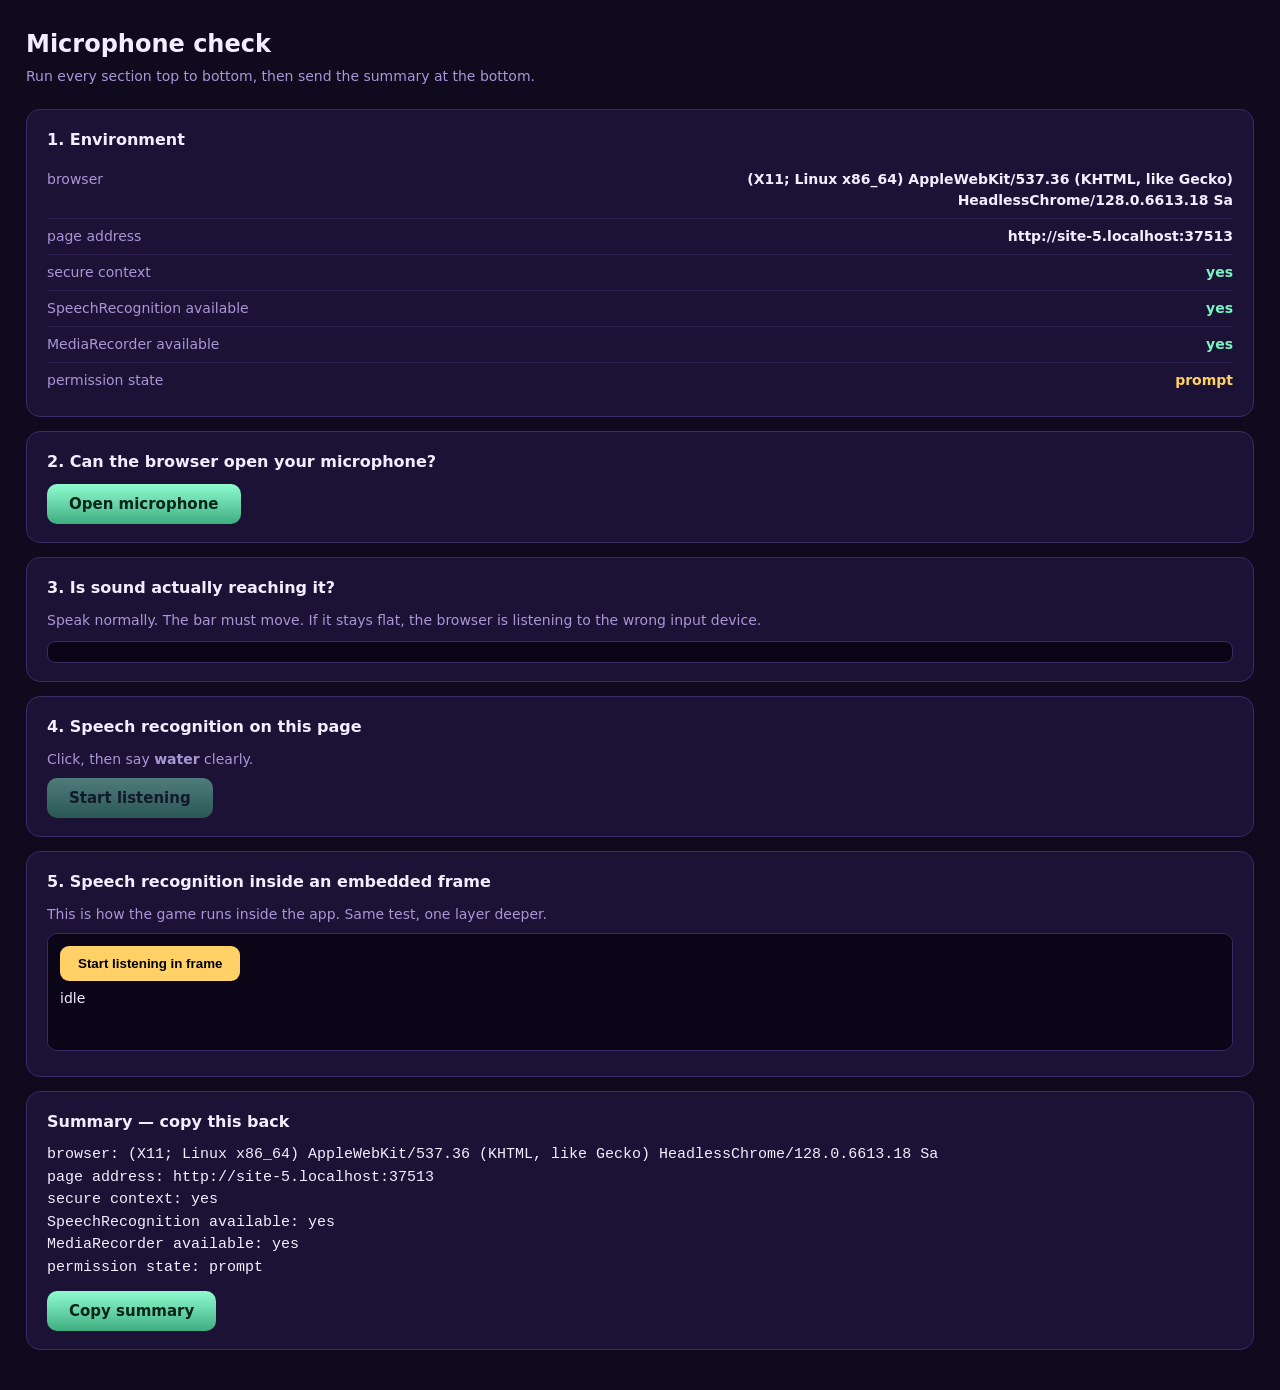
==== mic-check.html @ 07355874 "Light theme, mic device handling, and mid-session drill insertion Theme: every surface colour is now" ====
<!DOCTYPE html>
<html lang="en">
<head>
<meta charset="UTF-8">
<meta name="viewport" content="width=device-width, initial-scale=1">
<title>Microphone check — Antoch Session Trainer</title>
<style>
  :root{ --bg:#0f0a1e; --panel:#1b1235; --line:#3a2a66; --text:#f3eeff; --muted:#a996d6;
         --ok:#7cf5c4; --bad:#ff5d73; --warn:#ffd166; }
  *{box-sizing:border-box}
  body{margin:0;background:var(--bg);color:var(--text);font-family:'Segoe UI',system-ui,sans-serif;
       padding:26px;line-height:1.5}
  h1{font-size:24px;margin:0 0 4px}
  p.sub{color:var(--muted);margin:0 0 22px;font-size:14px}
  .card{background:var(--panel);border:1px solid var(--line);border-radius:14px;padding:18px 20px;margin-bottom:14px}
  h2{font-size:16px;margin:0 0 10px}
  .row{display:flex;gap:10px;align-items:center;flex-wrap:wrap}
  button{background:linear-gradient(180deg,#8ffcd0,#3fae7f);border:none;color:#06251a;font-weight:700;
         font-size:15px;padding:11px 22px;border-radius:10px;cursor:pointer;font-family:inherit}
  button:disabled{opacity:.45;cursor:not-allowed}
  .line{display:flex;gap:10px;padding:7px 0;border-bottom:1px solid rgba(124,92,200,.18);font-size:14px}
  .line:last-child{border-bottom:none}
  .line .k{flex:1;color:var(--muted)}
  .line .v{font-weight:600;text-align:right;max-width:60%}
  .ok{color:var(--ok)} .bad{color:var(--bad)} .warn{color:var(--warn)}
  #meter{height:22px;background:#0a0618;border:1px solid var(--line);border-radius:8px;overflow:hidden;margin-top:10px}
  #bar{height:100%;width:0%;background:linear-gradient(90deg,#7cf5c4,#ffd166,#ff5d73);transition:width .07s}
  #summary{font-size:15px;white-space:pre-wrap;font-family:Consolas,monospace}
  iframe{width:100%;height:118px;border:1px solid var(--line);border-radius:10px;background:#0a0618}
  code{background:#0a0618;padding:2px 6px;border-radius:5px;font-size:13px}
</style>
</head>
<body>

<h1>Microphone check</h1>
<p class="sub">Run every section top to bottom, then send the summary at the bottom.</p>

<div class="card">
  <h2>1. Environment</h2>
  <div id="env"></div>
</div>

<div class="card">
  <h2>2. Can the browser open your microphone?</h2>
  <div class="row"><button id="gum">Open microphone</button></div>
  <div id="gumOut"></div>
</div>

<div class="card">
  <h2>3. Is sound actually reaching it?</h2>
  <p class="sub" style="margin:0 0 8px">Speak normally. The bar must move. If it stays flat, the browser
  is listening to the wrong input device.</p>
  <div id="meter"><div id="bar"></div></div>
  <div id="levelOut"></div>
</div>

<div class="card">
  <h2>4. Speech recognition on this page</h2>
  <p class="sub" style="margin:0 0 8px">Click, then say <b>water</b> clearly.</p>
  <div class="row"><button id="sr" disabled>Start listening</button></div>
  <div id="srOut"></div>
</div>

<div class="card">
  <h2>5. Speech recognition inside an embedded frame</h2>
  <p class="sub" style="margin:0 0 8px">This is how the game runs inside the app. Same test, one layer deeper.</p>
  <iframe id="frame" allow="microphone"></iframe>
  <div id="frameOut"></div>
</div>

<div class="card">
  <h2>Summary — copy this back</h2>
  <div id="summary">Run the sections above.</div>
  <div class="row" style="margin-top:12px"><button id="copy">Copy summary</button></div>
</div>

<script>
const R = {};                       // every result lands here
const SR = window.SpeechRecognition || window.webkitSpeechRecognition;

function put(el, key, value, cls){
  R[key] = value;
  const d = document.createElement('div');
  d.className = 'line';
  d.innerHTML = '<span class="k">'+key+'</span><span class="v '+(cls||'')+'">'+value+'</span>';
  document.getElementById(el).appendChild(d);
  paintSummary();
}

function paintSummary(){
  document.getElementById('summary').textContent =
    Object.keys(R).map(k => k+': '+R[k]).join('\n');
}

/* ---- 1. environment ---- */
put('env','browser', navigator.userAgent.replace(/^Mozilla\/5\.0 /,'').slice(0,90));
put('env','page address', location.origin);
put('env','secure context', window.isSecureContext ? 'yes' : 'NO — speech will not work',
    window.isSecureContext ? 'ok' : 'bad');
put('env','SpeechRecognition available', SR ? 'yes' : 'NO — this browser cannot do it',
    SR ? 'ok' : 'bad');
put('env','MediaRecorder available', window.MediaRecorder ? 'yes' : 'no',
    window.MediaRecorder ? 'ok' : 'warn');
if (navigator.permissions && navigator.permissions.query){
  navigator.permissions.query({name:'microphone'})
    .then(p => put('env','permission state', p.state, p.state==='granted'?'ok':p.state==='denied'?'bad':'warn'))
    .catch(()=> put('env','permission state','could not read','warn'));
}

/* ---- 2 + 3. getUserMedia and live level ---- */
let stream = null, audioCtx = null;
document.getElementById('gum').onclick = async () => {
  try{
    stream = await navigator.mediaDevices.getUserMedia({audio:true});
    const track = stream.getAudioTracks()[0];
    put('gumOut','microphone opened','yes','ok');
    put('gumOut','device in use', track.label || '(name hidden until permission granted)');
    put('gumOut','track state', track.readyState + ', muted=' + track.muted,
        track.readyState==='live' && !track.muted ? 'ok' : 'bad');
    document.getElementById('sr').disabled = !SR;
    startMeter();
    listDevices();
  }catch(e){
    put('gumOut','microphone opened','NO — '+e.name+': '+e.message,'bad');
  }
};

async function listDevices(){
  try{
    const all = await navigator.mediaDevices.enumerateDevices();
    const ins = all.filter(d=>d.kind==='audioinput');
    put('gumOut','inputs found', ins.length + ' — ' + ins.map(d=>d.label||'unnamed').join(' | ').slice(0,120));
  }catch(e){}
}

let peak = 0;
function startMeter(){
  audioCtx = new (window.AudioContext||window.webkitAudioContext)();
  const src = audioCtx.createMediaStreamSource(stream);
  const an = audioCtx.createAnalyser();
  an.fftSize = 512;
  src.connect(an);
  const buf = new Uint8Array(an.fftSize);
  let reported = false;
  (function loop(){
    an.getByteTimeDomainData(buf);
    let max = 0;
    for (let i=0;i<buf.length;i++) max = Math.max(max, Math.abs(buf[i]-128));
    const pct = Math.min(100, (max/128)*100*2.2);
    document.getElementById('bar').style.width = pct+'%';
    peak = Math.max(peak, pct);
    if (peak > 6 && !reported){
      reported = true;
      put('levelOut','sound detected','yes — the microphone is working','ok');
    }
    requestAnimationFrame(loop);
  })();
  setTimeout(()=>{
    if (peak <= 6) put('levelOut','sound detected',
      'NO — bar never moved. Wrong input device, or the mic is muted in Windows.','bad');
  }, 9000);
}

/* ---- 4. speech recognition here ---- */
document.getElementById('sr').onclick = () => {
  const rec = new SR();
  rec.lang = 'en-US';
  rec.maxAlternatives = 5;
  let got = false;
  const t0 = Date.now();
  document.getElementById('sr').disabled = true;
  document.getElementById('sr').textContent = 'Listening… say "water"';
  rec.onresult = e => {
    got = true;
    const alts = [];
    for (let i=0;i<e.results[0].length;i++) alts.push(e.results[0][i].transcript);
    put('srOut','recognition on page','HEARD: "'+alts.join('" / "')+'"','ok');
  };
  rec.onerror = e => put('srOut','recognition on page','FAILED — error: '+e.error,'bad');
  rec.onend = () => {
    document.getElementById('sr').disabled = false;
    document.getElementById('sr').textContent = 'Start listening';
    if (!got) put('srOut','recognition ended','no result after '+((Date.now()-t0)/1000).toFixed(1)+'s','warn');
  };
  try{ rec.start(); }
  catch(e){ put('srOut','recognition on page','could not start — '+e.message,'bad'); }
};

/* ---- 5. the same thing one frame deeper ---- */
const inner = `<!DOCTYPE html><html><body style="margin:0;background:#0a0618;color:#f3eeff;
font-family:system-ui;padding:12px">
<button id="b" style="padding:10px 18px;border-radius:9px;border:none;background:#ffd166;font-weight:700;
cursor:pointer">Start listening in frame</button>
<div id="o" style="margin-top:9px;font-size:14px">idle</div>
<script>
const SR = window.SpeechRecognition || window.webkitSpeechRecognition;
const o = document.getElementById('o');
if (!SR){ o.textContent = 'SpeechRecognition missing inside frame';
  parent.postMessage({t:'frame', v:'MISSING inside frame'}, '*'); }
document.getElementById('b').onclick = () => {
  const r = new SR(); r.lang='en-US'; let got=false;
  o.textContent = 'listening… say "water"';
  r.onresult = e => { got=true; const t=e.results[0][0].transcript;
    o.textContent = 'heard: '+t; parent.postMessage({t:'frame', v:'HEARD: "'+t+'"'}, '*'); };
  r.onerror = e => { o.textContent='error: '+e.error;
    parent.postMessage({t:'frame', v:'FAILED — error: '+e.error}, '*'); };
  r.onend = () => { if(!got){ o.textContent='ended with no result';
    parent.postMessage({t:'frame', v:'no result'}, '*'); } };
  try{ r.start(); }catch(err){ o.textContent='start threw: '+err.message;
    parent.postMessage({t:'frame', v:'start threw: '+err.message}, '*'); }
};
<\/script></body></html>`;
document.getElementById('frame').srcdoc = inner;
window.addEventListener('message', e => {
  if (e.data && e.data.t === 'frame')
    put('frameOut','recognition in frame', e.data.v, /HEARD/.test(e.data.v) ? 'ok' : 'bad');
});

/* ---- copy ---- */
document.getElementById('copy').onclick = () => {
  const text = document.getElementById('summary').textContent;
  navigator.clipboard.writeText(text).then(
    ()=>{ document.getElementById('copy').textContent = 'Copied'; },
    ()=>{ const t=document.createElement('textarea'); t.value=text; document.body.appendChild(t);
          t.select(); document.execCommand('copy'); t.remove();
          document.getElementById('copy').textContent = 'Copied'; });
};
</script>
</body>
</html>
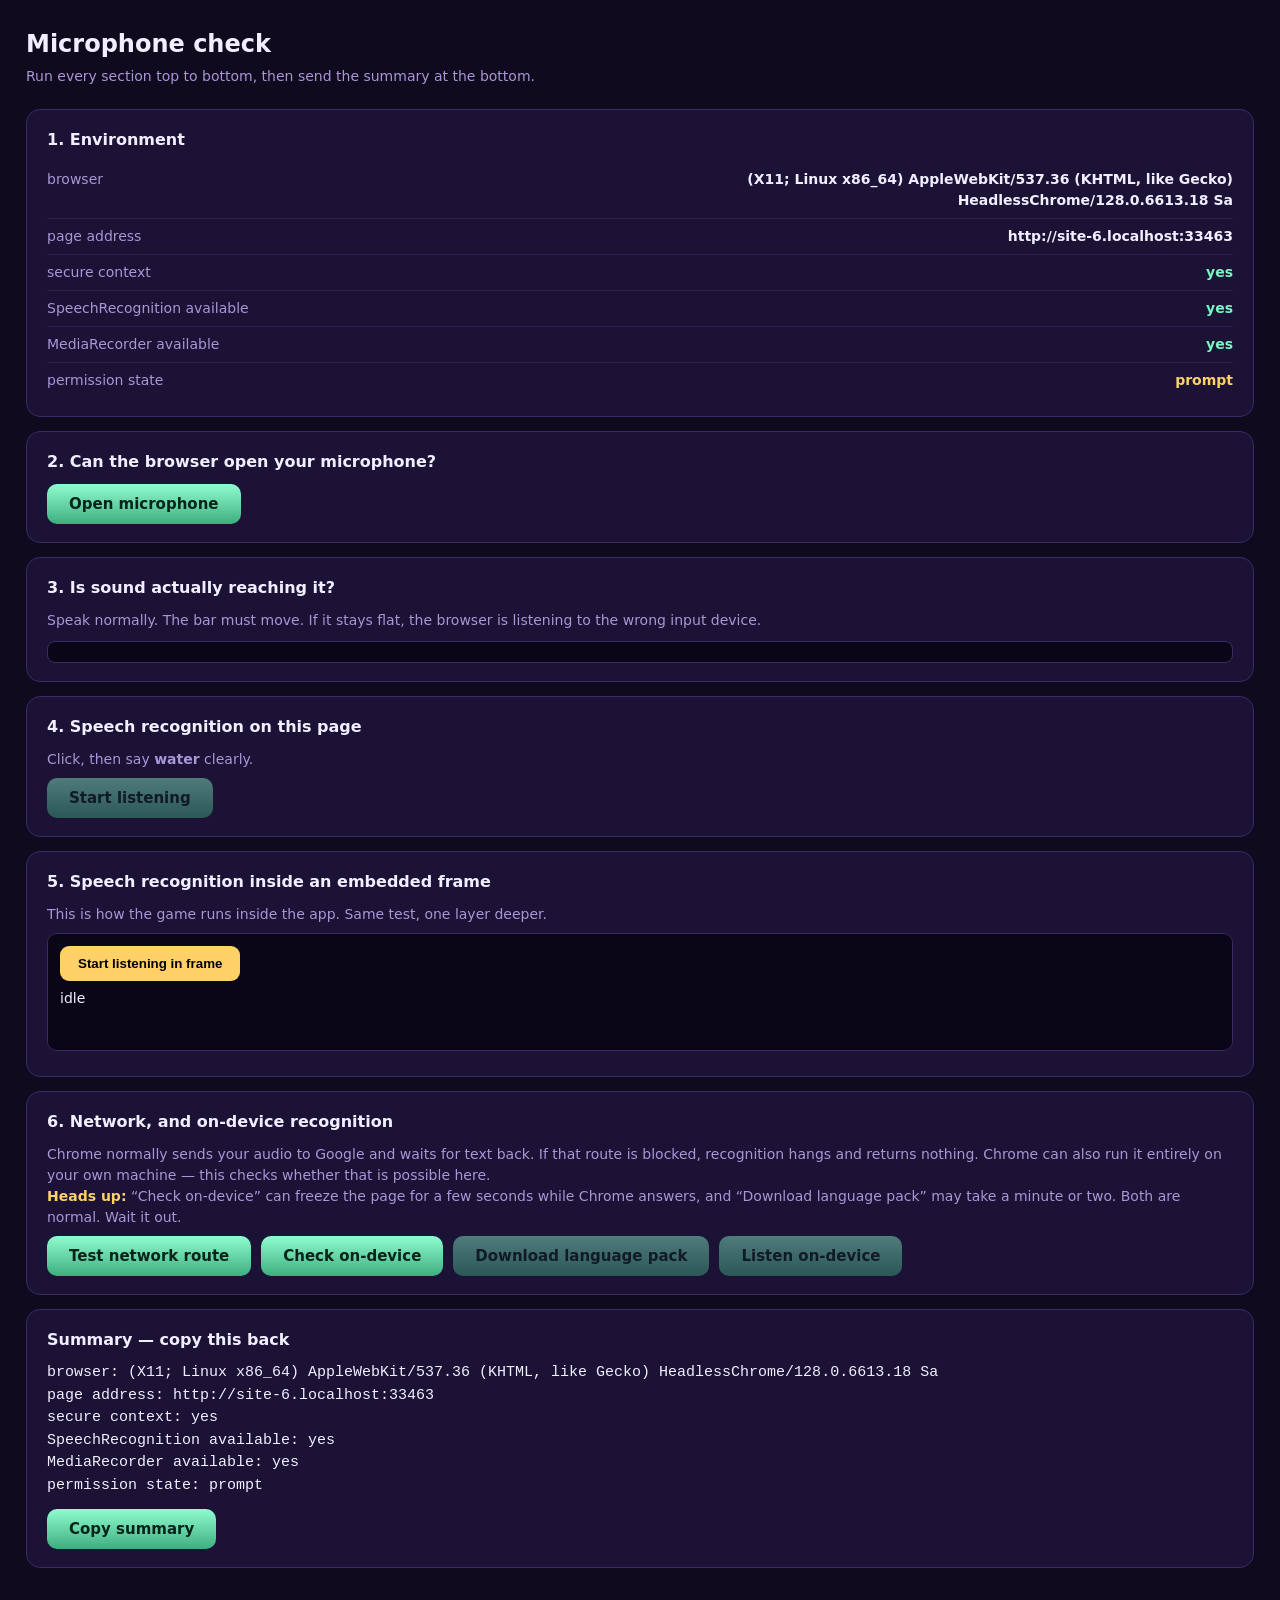
==== commit 48b028f8: "Offline speech recognition as an opt-in escape from the network path The diagnostic came back conclu" ====
--- a/mic-check.html
+++ b/mic-check.html
@@ -69,6 +69,22 @@
 </div>
 
 <div class="card">
+  <h2>6. Network, and on-device recognition</h2>
+  <p class="sub" style="margin:0 0 8px">Chrome normally sends your audio to Google and waits for text back.
+  If that route is blocked, recognition hangs and returns nothing. Chrome can also run it entirely on your
+  own machine — this checks whether that is possible here.<br>
+  <b style="color:var(--warn)">Heads up:</b> “Check on-device” can freeze the page for a few seconds while
+  Chrome answers, and “Download language pack” may take a minute or two. Both are normal. Wait it out.</p>
+  <div class="row">
+    <button id="net">Test network route</button>
+    <button id="localAvail">Check on-device</button>
+    <button id="localInstall" disabled>Download language pack</button>
+    <button id="localTry" disabled>Listen on-device</button>
+  </div>
+  <div id="netOut"></div>
+</div>
+
+<div class="card">
   <h2>Summary — copy this back</h2>
   <div id="summary">Run the sections above.</div>
   <div class="row" style="margin-top:12px"><button id="copy">Copy summary</button></div>
@@ -216,6 +232,80 @@
     put('frameOut','recognition in frame', e.data.v, /HEARD/.test(e.data.v) ? 'ok' : 'bad');
 });
 
+/* ---- 6. network route and on-device recognition ---- */
+
+/* An opaque no-cors request still throws when the host is unreachable,
+   which is all we need to tell "blocked" from "slow". */
+async function reach(label, url){
+  const t0 = Date.now();
+  try{
+    await fetch(url, {mode:'no-cors', cache:'no-store'});
+    put('netOut', label, 'reachable in '+(Date.now()-t0)+'ms', 'ok');
+  }catch(e){
+    put('netOut', label, 'BLOCKED — '+e.message+' after '+(Date.now()-t0)+'ms', 'bad');
+  }
+}
+
+document.getElementById('net').onclick = async () => {
+  document.getElementById('net').disabled = true;
+  await reach('google.com reachable', 'https://www.google.com/generate_204');
+  await reach('speech endpoint reachable', 'https://www.google.com/speech-api/v2/recognize');
+  await reach('supabase reachable', 'https://duemwskakpalvgmdfsfu.supabase.co/rest/v1/');
+  document.getElementById('net').disabled = false;
+};
+
+document.getElementById('localAvail').onclick = async () => {
+  if (!SR || typeof SR.available !== 'function'){
+    put('netOut','on-device support','this Chrome build does not expose it','bad');
+    return;
+  }
+  try{
+    const state = await SR.available({ langs:['en-US'], processLocally:true });
+    put('netOut','on-device status', state,
+        state==='available' ? 'ok' : state==='unavailable' ? 'bad' : 'warn');
+    document.getElementById('localInstall').disabled = (state !== 'downloadable');
+    document.getElementById('localTry').disabled = (state !== 'available');
+  }catch(e){
+    put('netOut','on-device status','check failed — '+e.message,'bad');
+  }
+};
+
+document.getElementById('localInstall').onclick = async () => {
+  const b = document.getElementById('localInstall');
+  b.disabled = true; b.textContent = 'Downloading…';
+  try{
+    const ok = await SR.install({ langs:['en-US'], processLocally:true });
+    put('netOut','language pack installed', ok ? 'yes' : 'no', ok ? 'ok' : 'bad');
+    document.getElementById('localTry').disabled = !ok;
+  }catch(e){
+    put('netOut','language pack installed','failed — '+e.message,'bad');
+  }
+  b.textContent = 'Download language pack';
+};
+
+document.getElementById('localTry').onclick = () => {
+  const rec = new SR();
+  rec.lang = 'en-US';
+  rec.processLocally = true;
+  rec.maxAlternatives = 5;
+  let got = false;
+  const t0 = Date.now();
+  const b = document.getElementById('localTry');
+  b.disabled = true; b.textContent = 'Listening… say "water"';
+  rec.onresult = e => {
+    got = true;
+    put('netOut','on-device recognition','HEARD: "'+e.results[0][0].transcript+'"','ok');
+  };
+  rec.onerror = e => put('netOut','on-device recognition','FAILED — error: '+e.error,'bad');
+  rec.onend = () => {
+    b.disabled = false; b.textContent = 'Listen on-device';
+    if (!got) put('netOut','on-device recognition',
+      'no result after '+((Date.now()-t0)/1000).toFixed(1)+'s','bad');
+  };
+  try{ rec.start(); }
+  catch(e){ put('netOut','on-device recognition','could not start — '+e.message,'bad'); }
+};
+
 /* ---- copy ---- */
 document.getElementById('copy').onclick = () => {
   const text = document.getElementById('summary').textContent;
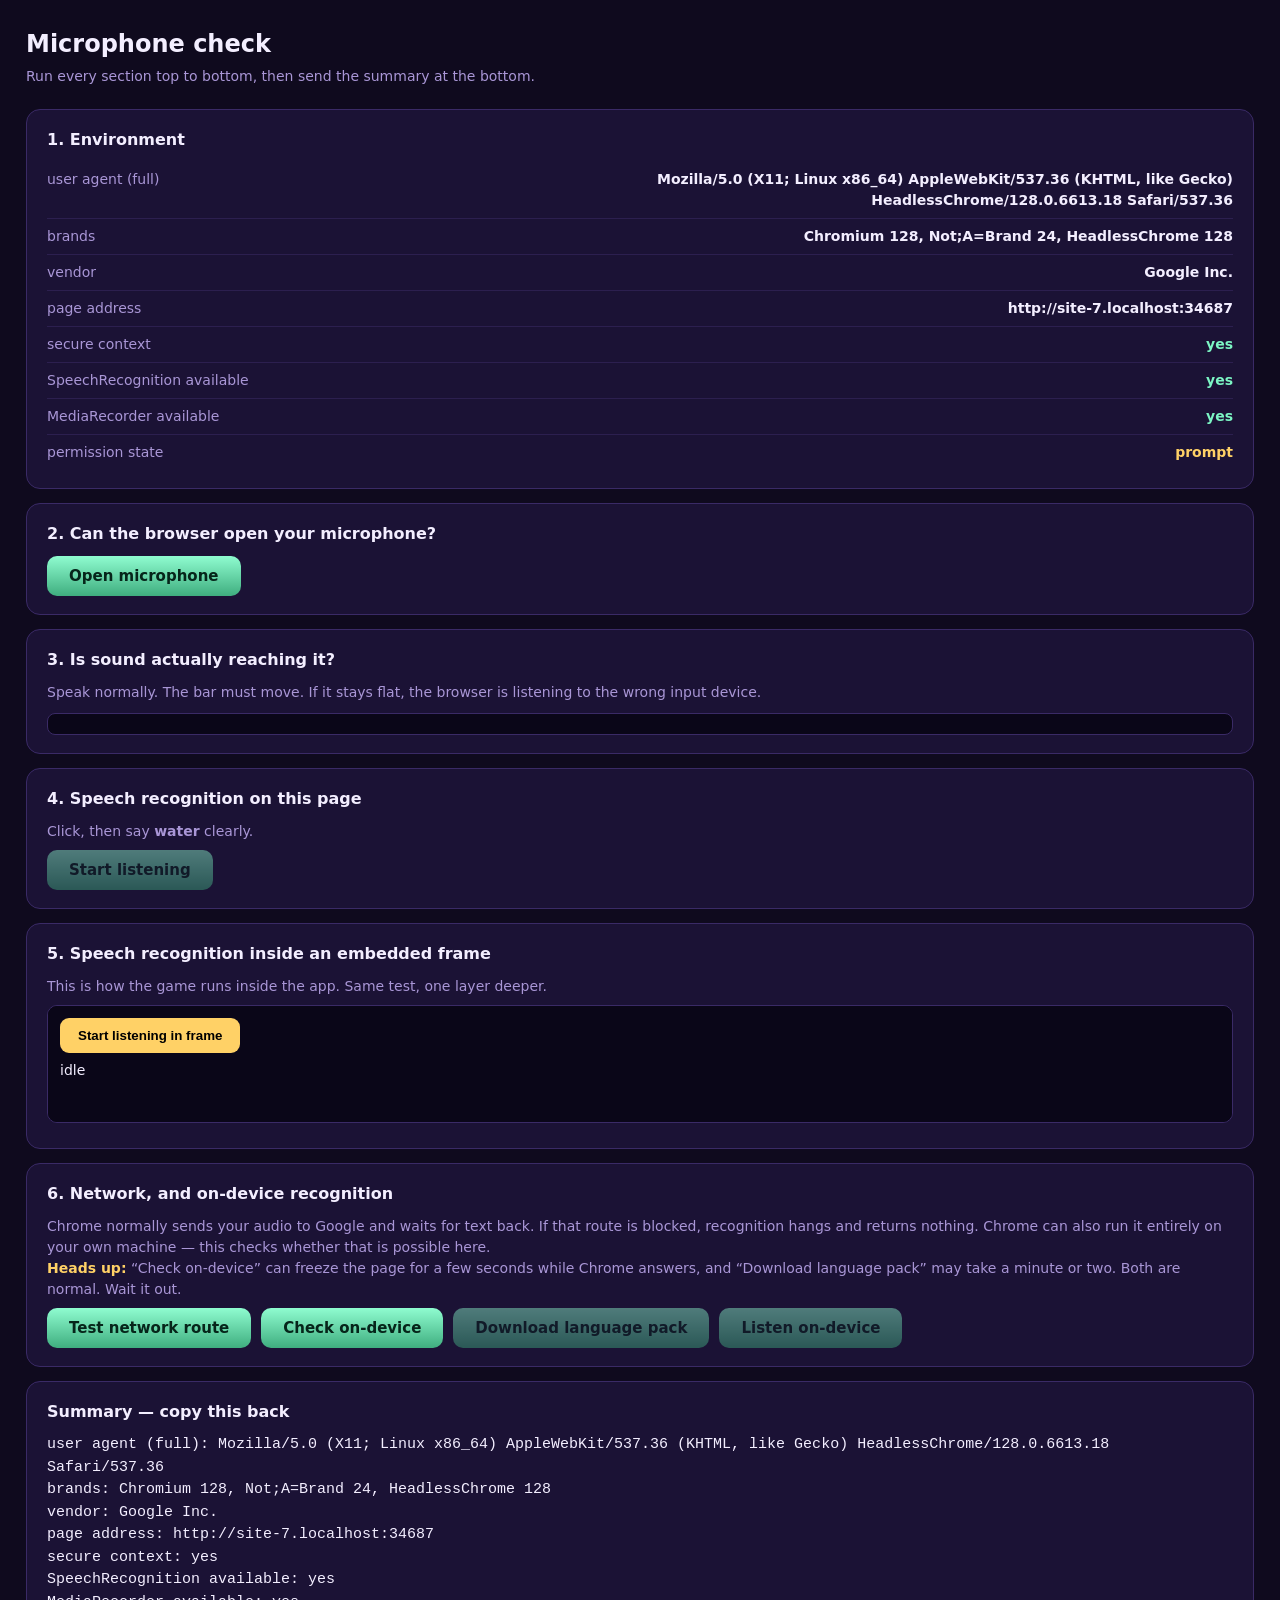
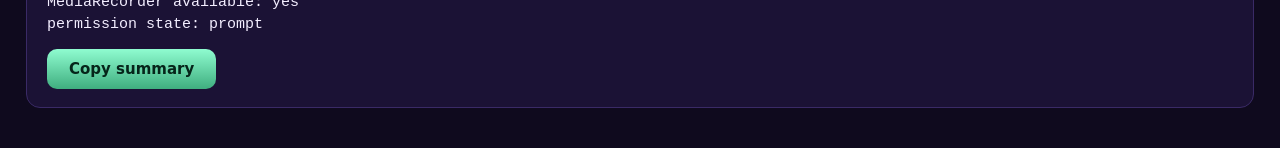
==== commit 520cb95c: "Diagnostic: full user agent and a timestamped recognition event trace The network hypothesis was wro" ====
--- a/mic-check.html
+++ b/mic-check.html
@@ -109,7 +109,14 @@
 }
 
 /* ---- 1. environment ---- */
-put('env','browser', navigator.userAgent.replace(/^Mozilla\/5\.0 /,'').slice(0,90));
+/* Full string, untruncated: the tail is where Edg/ OPR/ Brave and other
+   Chromium rebrands identify themselves, and that distinction decides
+   whether Google's speech backend will answer this browser at all. */
+put('env','user agent (full)', navigator.userAgent);
+if (navigator.userAgentData && navigator.userAgentData.brands){
+  put('env','brands', navigator.userAgentData.brands.map(b=>b.brand+' '+b.version).join(', '));
+}
+put('env','vendor', navigator.vendor || '(none)');
 put('env','page address', location.origin);
 put('env','secure context', window.isSecureContext ? 'yes' : 'NO — speech will not work',
     window.isSecureContext ? 'ok' : 'bad');
@@ -178,26 +185,50 @@
 }
 
 /* ---- 4. speech recognition here ---- */
+/* The full event sequence, timestamped. This is the decisive test.
+   audiostart means the audio pipeline opened. soundstart/speechstart
+   mean Chrome itself detected speech in that audio. If those fire and
+   no result follows, the audio left the machine and nothing came back.
+   If they never fire, Chrome never listened in the first place — a
+   completely different fault with a completely different fix. */
 document.getElementById('sr').onclick = () => {
   const rec = new SR();
   rec.lang = 'en-US';
   rec.maxAlternatives = 5;
+  rec.interimResults = true;      // partials prove the stream is alive
+  rec.continuous = false;
+
+  const t0 = Date.now();
+  const trace = [];
   let got = false;
-  const t0 = Date.now();
-  document.getElementById('sr').disabled = true;
-  document.getElementById('sr').textContent = 'Listening… say "water"';
+  const mark = name => trace.push(name + '@' + (Date.now()-t0) + 'ms');
+
+  ['audiostart','soundstart','speechstart','speechend','soundend','audioend','start','nomatch']
+    .forEach(ev => rec.addEventListener(ev, () => mark(ev)));
+
+  const btn = document.getElementById('sr');
+  btn.disabled = true;
+  btn.textContent = 'Listening… say "water"';
+
   rec.onresult = e => {
     got = true;
+    mark('result' + (e.results[0].isFinal ? '(final)' : '(interim)'));
     const alts = [];
     for (let i=0;i<e.results[0].length;i++) alts.push(e.results[0][i].transcript);
     put('srOut','recognition on page','HEARD: "'+alts.join('" / "')+'"','ok');
   };
-  rec.onerror = e => put('srOut','recognition on page','FAILED — error: '+e.error,'bad');
+  rec.onerror = e => { mark('error:'+e.error);
+    put('srOut','recognition on page','FAILED — error: '+e.error,'bad'); };
   rec.onend = () => {
-    document.getElementById('sr').disabled = false;
-    document.getElementById('sr').textContent = 'Start listening';
-    if (!got) put('srOut','recognition ended','no result after '+((Date.now()-t0)/1000).toFixed(1)+'s','warn');
+    mark('end');
+    btn.disabled = false;
+    btn.textContent = 'Start listening';
+    if (!got) put('srOut','recognition on page',
+      'no result after '+((Date.now()-t0)/1000).toFixed(1)+'s','bad');
+    put('srOut','event trace', trace.join(' → ') || '(no events fired at all)',
+        /speechstart/.test(trace.join(' ')) ? 'warn' : 'bad');
   };
+
   try{ rec.start(); }
   catch(e){ put('srOut','recognition on page','could not start — '+e.message,'bad'); }
 };
@@ -249,7 +280,8 @@
 document.getElementById('net').onclick = async () => {
   document.getElementById('net').disabled = true;
   await reach('google.com reachable', 'https://www.google.com/generate_204');
-  await reach('speech endpoint reachable', 'https://www.google.com/speech-api/v2/recognize');
+  await reach('speech.googleapis.com reachable', 'https://speech.googleapis.com/');
+  await reach('legacy speech-api reachable', 'https://www.google.com/speech-api/v2/recognize');
   await reach('supabase reachable', 'https://duemwskakpalvgmdfsfu.supabase.co/rest/v1/');
   document.getElementById('net').disabled = false;
 };
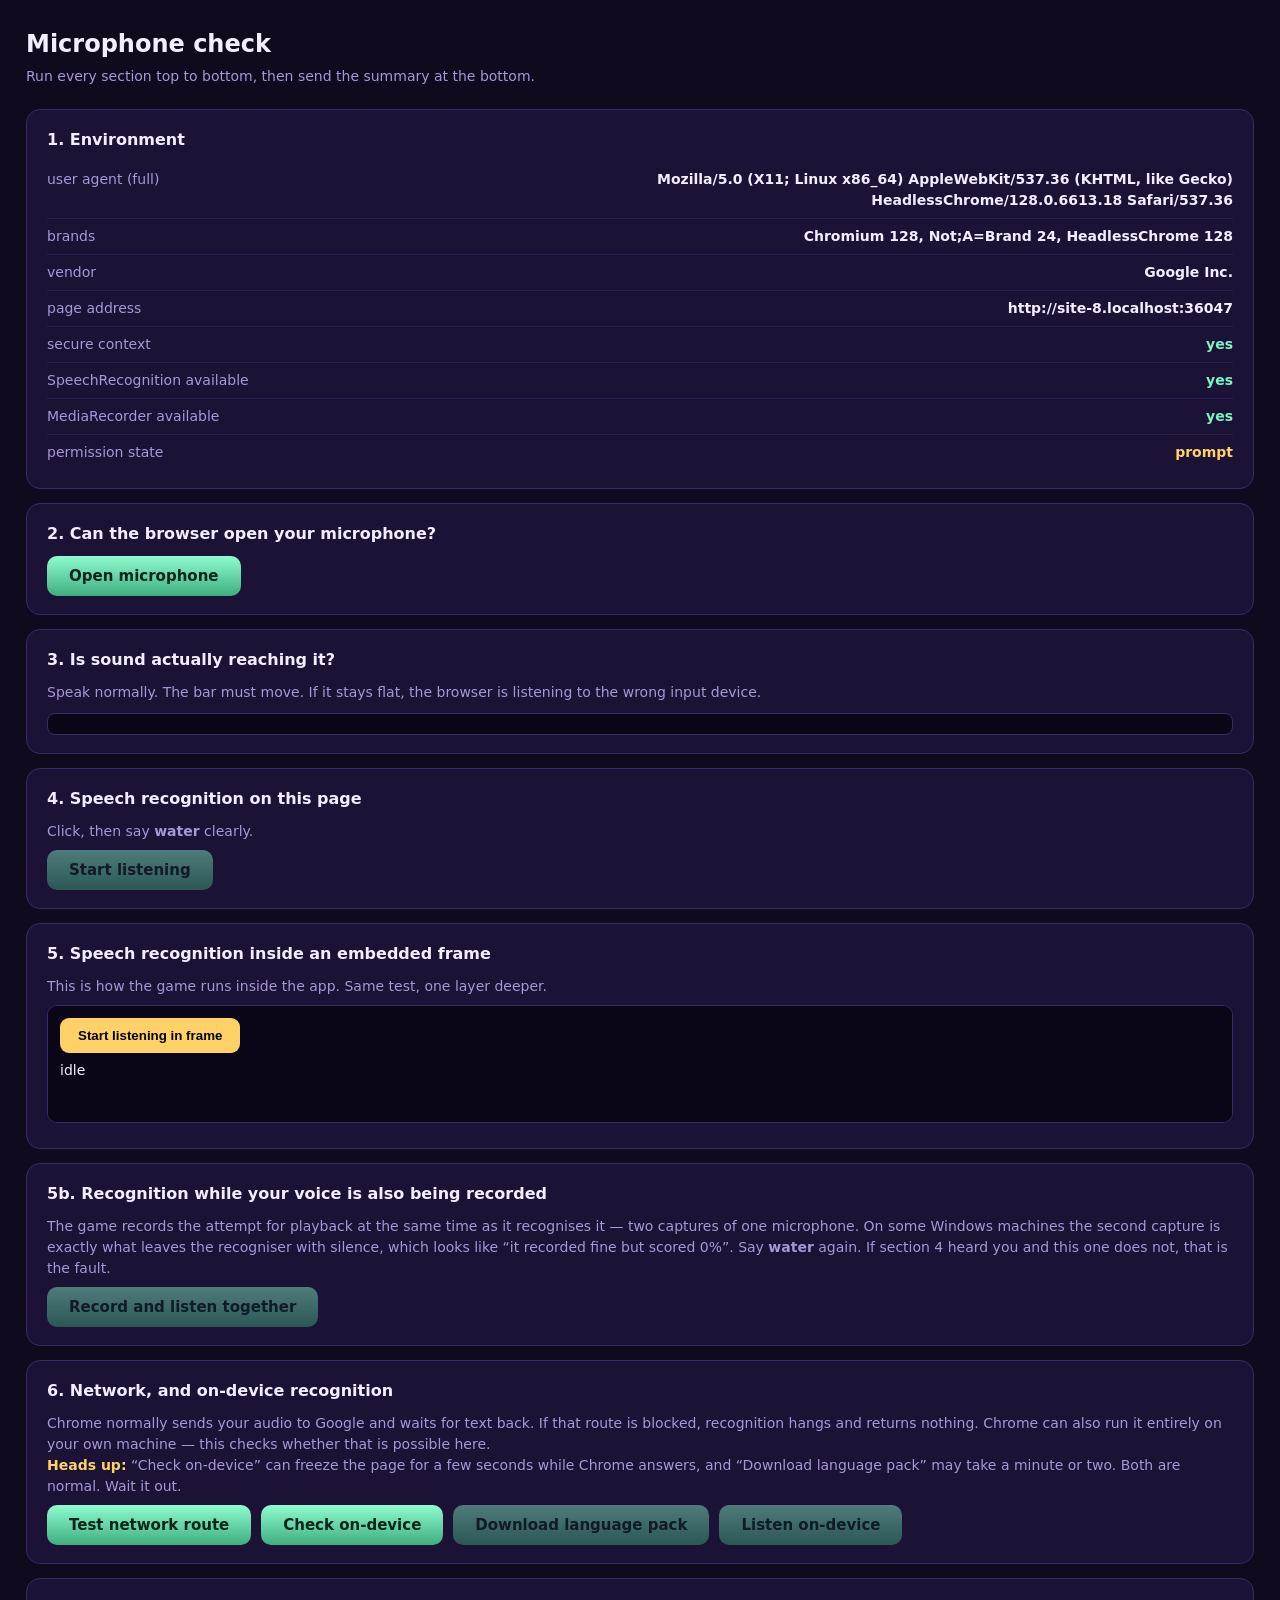
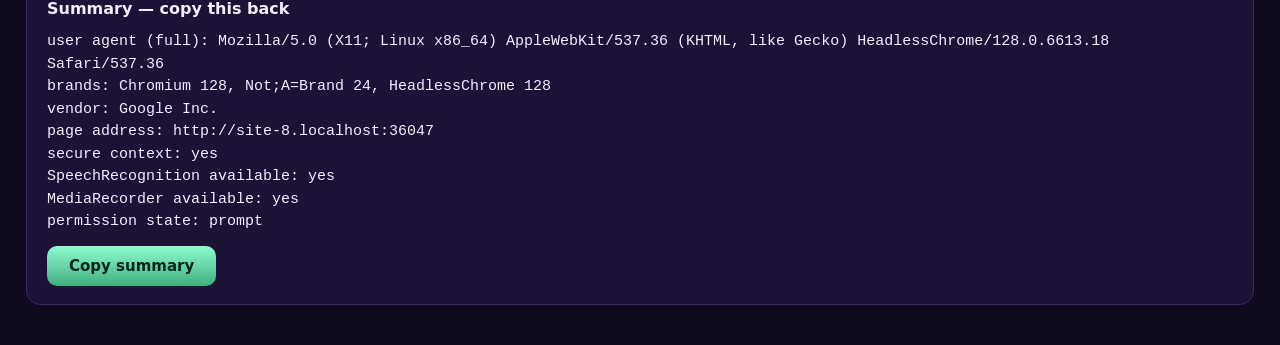
==== commit eb395b97: "b27 — mirror the trainee's game, flip the word form drill The two devices now have a direct line bet" ====
--- a/mic-check.html
+++ b/mic-check.html
@@ -69,6 +69,16 @@
 </div>
 
 <div class="card">
+  <h2>5b. Recognition while your voice is also being recorded</h2>
+  <p class="sub" style="margin:0 0 8px">The game records the attempt for playback at the same time as it
+  recognises it — two captures of one microphone. On some Windows machines the second capture is exactly
+  what leaves the recogniser with silence, which looks like “it recorded fine but scored 0%”.
+  Say <b>water</b> again. If section 4 heard you and this one does not, that is the fault.</p>
+  <div class="row"><button id="dual" disabled>Record and listen together</button></div>
+  <div id="dualOut"></div>
+</div>
+
+<div class="card">
   <h2>6. Network, and on-device recognition</h2>
   <p class="sub" style="margin:0 0 8px">Chrome normally sends your audio to Google and waits for text back.
   If that route is blocked, recognition hangs and returns nothing. Chrome can also run it entirely on your
@@ -141,6 +151,7 @@
     put('gumOut','track state', track.readyState + ', muted=' + track.muted,
         track.readyState==='live' && !track.muted ? 'ok' : 'bad');
     document.getElementById('sr').disabled = !SR;
+    document.getElementById('dual').disabled = !SR;
     startMeter();
     listDevices();
   }catch(e){
@@ -233,6 +244,68 @@
   catch(e){ put('srOut','recognition on page','could not start — '+e.message,'bad'); }
 };
 
+/* ---- 5b. recognition with a MediaRecorder running beside it ----
+   The game does both at once. This runs the identical pair so the two
+   traces can be compared: same words, same machine, one variable. */
+document.getElementById('dual').onclick = async () => {
+  const btn = document.getElementById('dual');
+  btn.disabled = true; btn.textContent = 'Recording and listening…';
+
+  let recStream = null, recorder = null, chunks = [], bytes = 0;
+  try{
+    recStream = await navigator.mediaDevices.getUserMedia({audio:true});
+    recorder = new MediaRecorder(recStream);
+    recorder.ondataavailable = ev => { if(ev.data.size){ chunks.push(ev.data); bytes += ev.data.size; } };
+    recorder.start();
+  }catch(e){
+    put('dualOut','second capture','could not start — '+e.name,'bad');
+  }
+
+  const rec = new SR();
+  rec.lang = 'en-US'; rec.maxAlternatives = 5;
+  rec.interimResults = true; rec.continuous = false;
+
+  const t0 = Date.now();
+  const trace = [];
+  let got = false;
+  const mark = name => trace.push(name + '@' + (Date.now()-t0) + 'ms');
+  ['audiostart','soundstart','speechstart','speechend','soundend','audioend','start','nomatch']
+    .forEach(ev => rec.addEventListener(ev, () => mark(ev)));
+
+  const finish = () => {
+    btn.disabled = false; btn.textContent = 'Record and listen together';
+    try{ if(recorder && recorder.state === 'recording') recorder.stop(); }catch(e){}
+    try{ if(recStream) recStream.getTracks().forEach(t=>t.stop()); }catch(e){}
+    setTimeout(()=>{
+      put('dualOut','audio captured', bytes ? (Math.round(bytes/1024)+' KB recorded') : 'nothing recorded',
+          bytes ? 'ok' : 'bad');
+      put('dualOut','verdict',
+        got ? 'recognition survives recording — the two captures are not the problem'
+            : 'nothing came back WHILE recording. If section 4 heard you, recording is what breaks scoring.',
+        got ? 'ok' : 'bad');
+    }, 250);
+  };
+
+  rec.onresult = e => {
+    got = true;
+    mark('result' + (e.results[0].isFinal ? '(final)' : '(interim)'));
+    put('dualOut','recognition while recording','HEARD: "'+e.results[0][0].transcript+'"','ok');
+  };
+  rec.onerror = e => { mark('error:'+e.error);
+    put('dualOut','recognition while recording','FAILED — error: '+e.error,'bad'); };
+  rec.onend = () => {
+    mark('end');
+    if(!got) put('dualOut','recognition while recording',
+      'no result after '+((Date.now()-t0)/1000).toFixed(1)+'s','bad');
+    put('dualOut','event trace (recording)', trace.join(' → ') || '(no events fired at all)',
+        /speechstart/.test(trace.join(' ')) ? 'warn' : 'bad');
+    finish();
+  };
+
+  try{ rec.start(); }
+  catch(e){ put('dualOut','recognition while recording','could not start — '+e.message,'bad'); finish(); }
+};
+
 /* ---- 5. the same thing one frame deeper ---- */
 const inner = `<!DOCTYPE html><html><body style="margin:0;background:#0a0618;color:#f3eeff;
 font-family:system-ui;padding:12px">
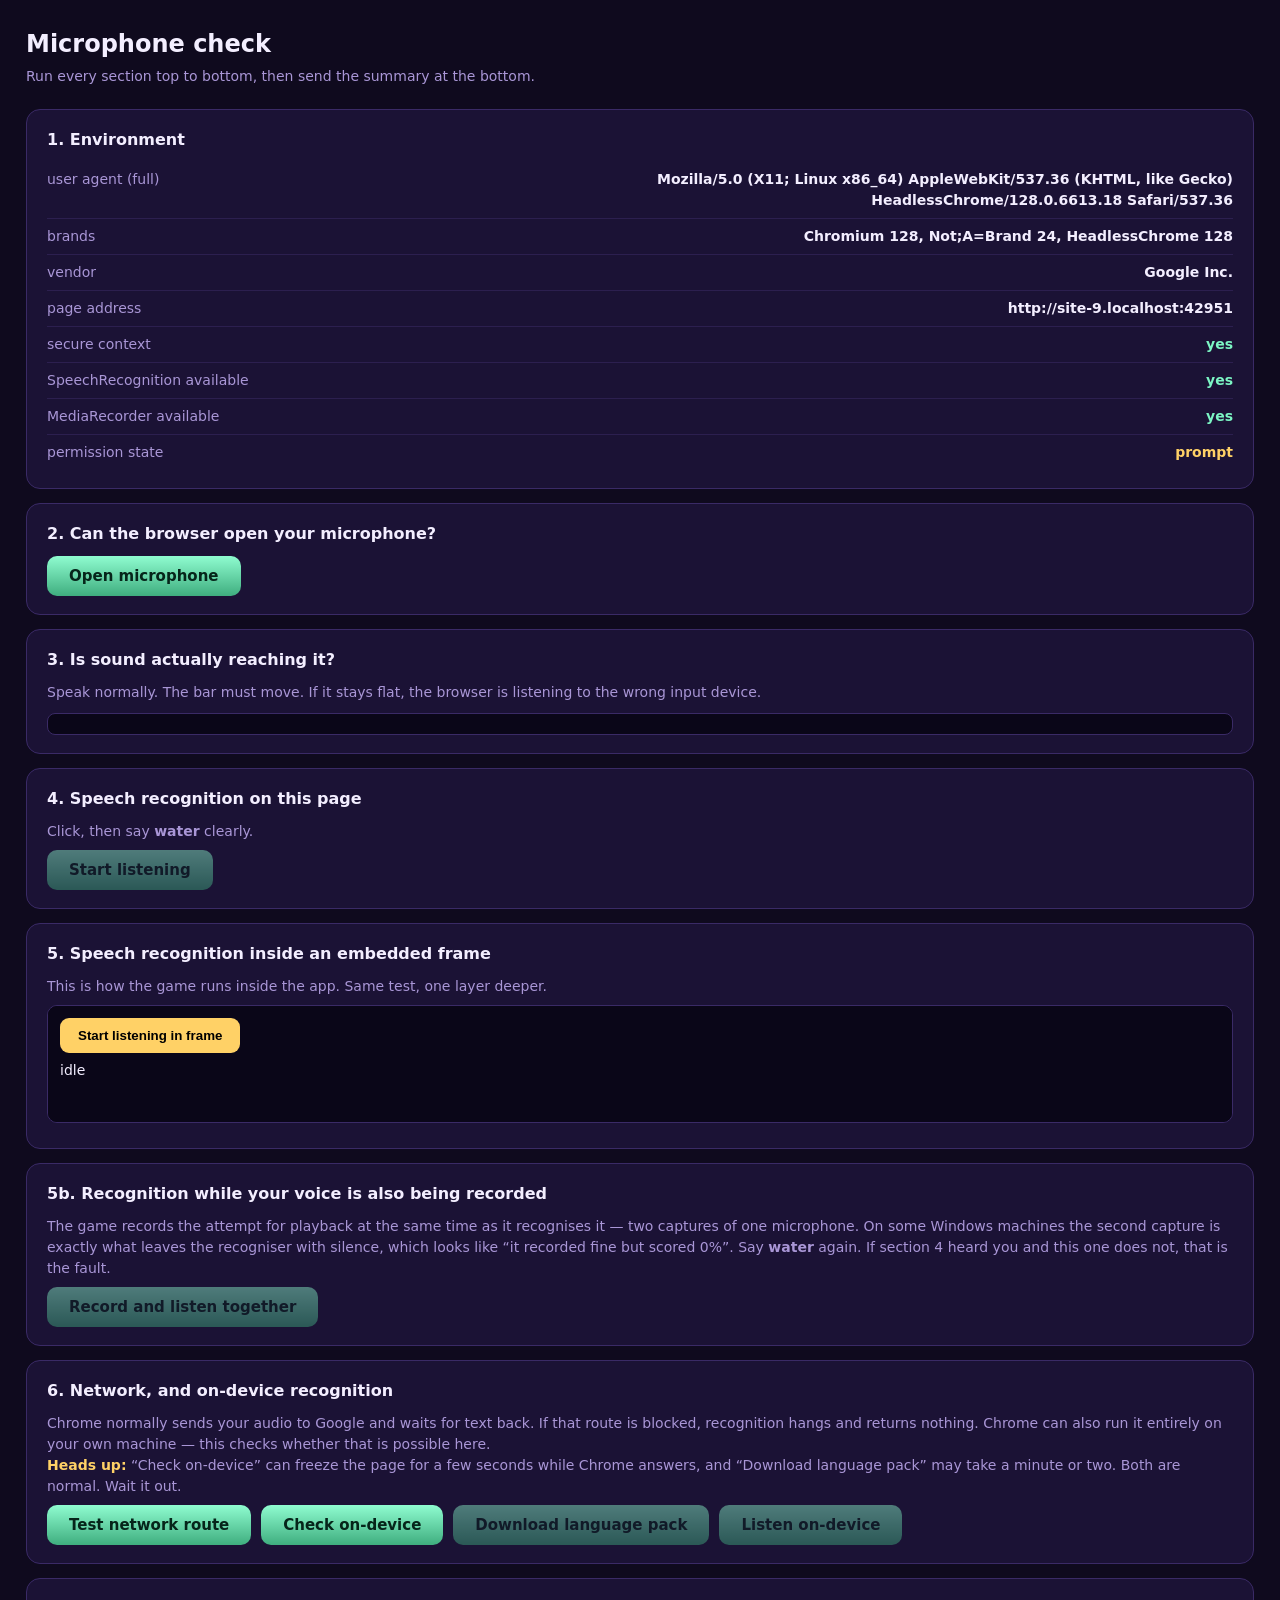
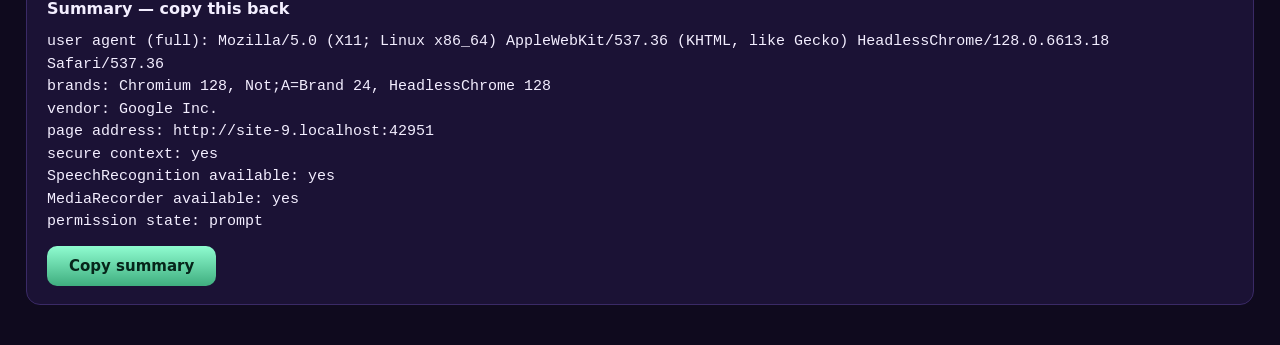
==== commit 04a69e23: "b38 — renamed to Entk Session Trainer Every name the user sees now reads Entk: the browser tab, the " ====
--- a/mic-check.html
+++ b/mic-check.html
@@ -3,7 +3,7 @@
 <head>
 <meta charset="UTF-8">
 <meta name="viewport" content="width=device-width, initial-scale=1">
-<title>Microphone check — Antoch Session Trainer</title>
+<title>Microphone check — Entk Session Trainer</title>
 <style>
   :root{ --bg:#0f0a1e; --panel:#1b1235; --line:#3a2a66; --text:#f3eeff; --muted:#a996d6;
          --ok:#7cf5c4; --bad:#ff5d73; --warn:#ffd166; }
